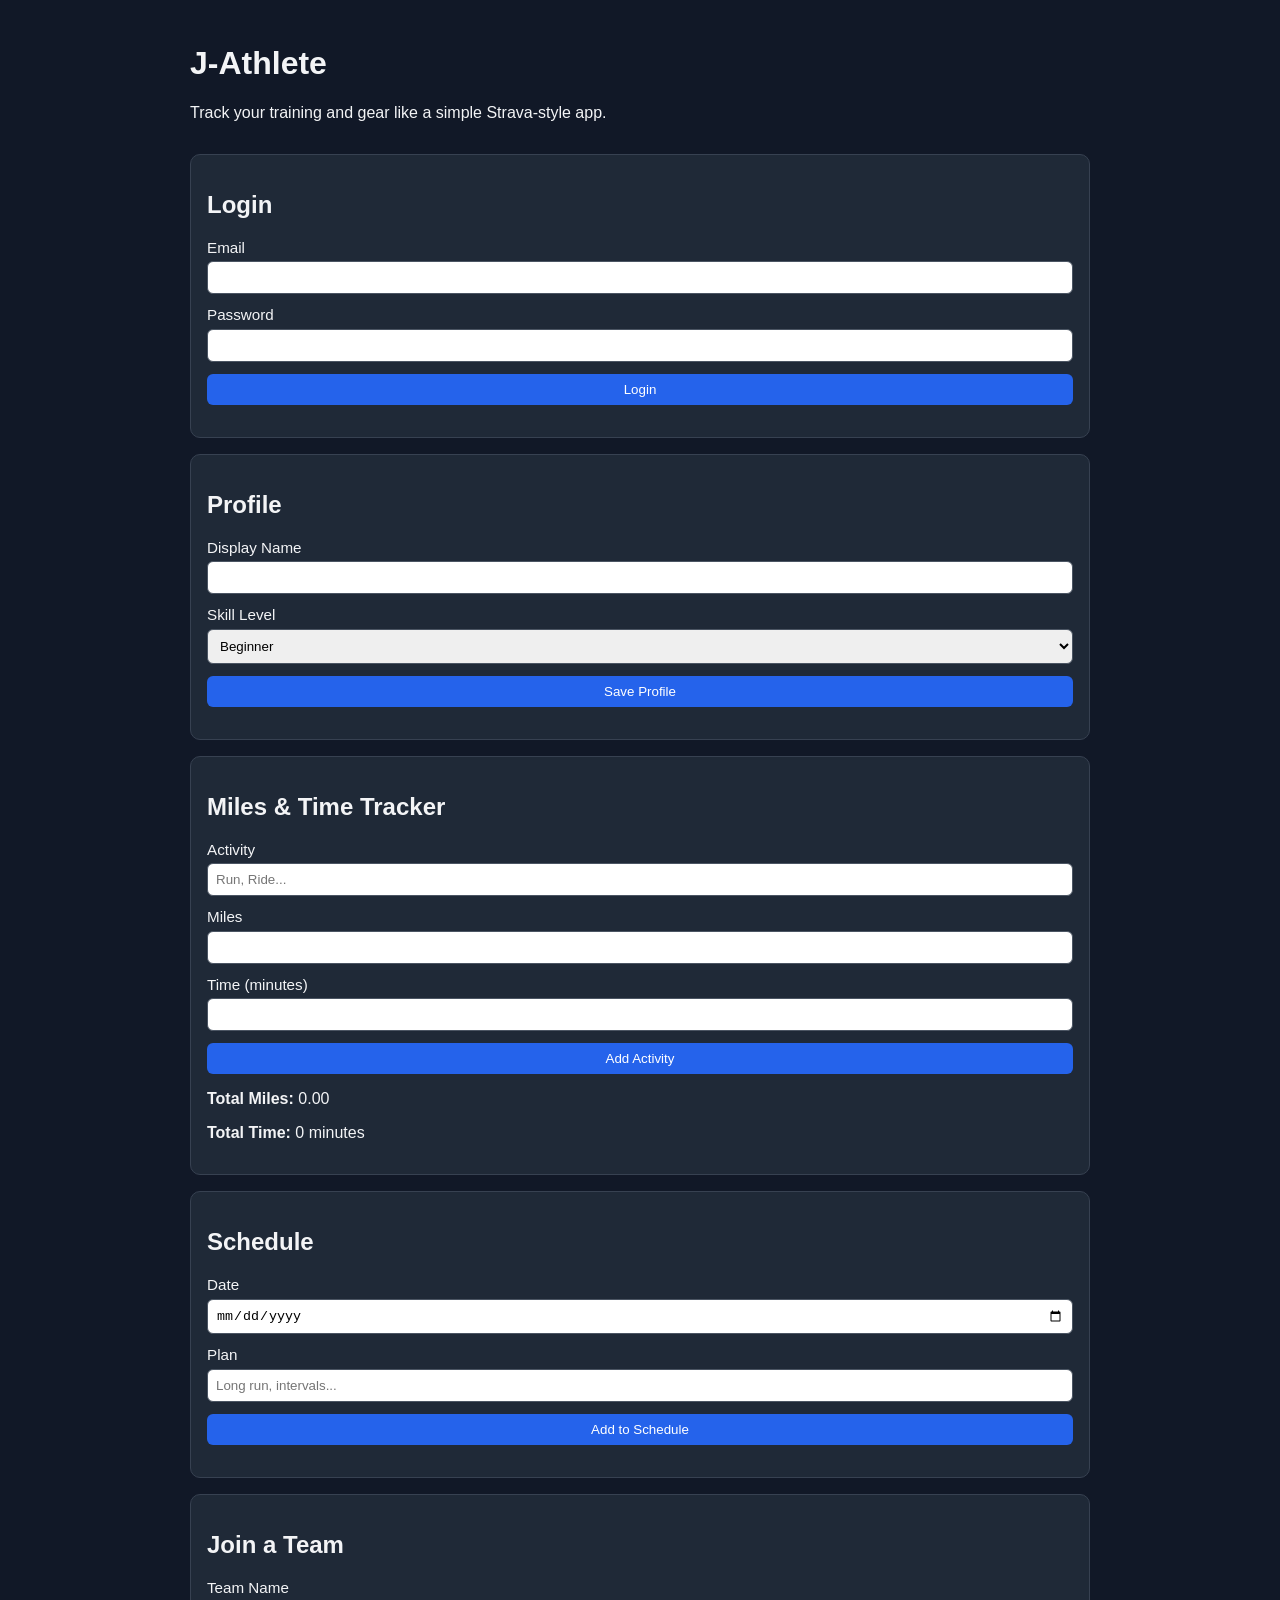
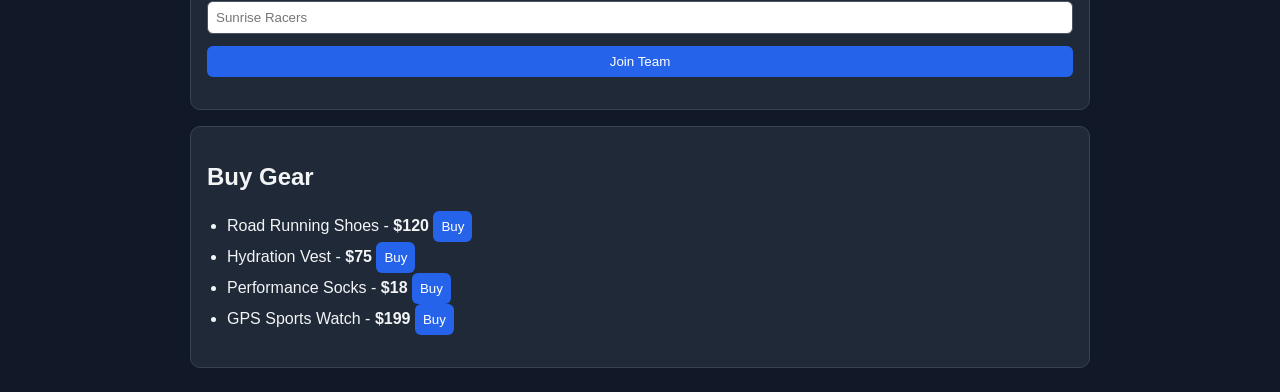
==== index.html @ 2150d116 "feat: add strava-style athlete tracker web app Co-authored-by: Nightmare-cryptoe <180472932+Nightmar" ====
<!DOCTYPE html>
<html lang="en">
<head>
  <meta charset="UTF-8" />
  <meta name="viewport" content="width=device-width, initial-scale=1.0" />
  <title>J-Athlete</title>
  <link rel="stylesheet" href="styles.css" />
</head>
<body>
  <main class="app-shell">
    <header>
      <h1>J-Athlete</h1>
      <p>Track your training and gear like a simple Strava-style app.</p>
    </header>

    <section class="card" id="login-section">
      <h2>Login</h2>
      <form id="login-form">
        <label>
          Email
          <input type="email" id="email" required />
        </label>
        <label>
          Password
          <input type="password" id="password" required minlength="6" />
        </label>
        <button type="submit">Login</button>
      </form>
      <p id="login-status" aria-live="polite"></p>
    </section>

    <section class="card" id="profile-section">
      <h2>Profile</h2>
      <form id="profile-form">
        <label>
          Display Name
          <input type="text" id="display-name" required />
        </label>
        <label>
          Skill Level
          <select id="skill-level" required>
            <option value="Beginner">Beginner</option>
            <option value="Intermediate">Intermediate</option>
            <option value="Advanced">Advanced</option>
            <option value="Elite">Elite</option>
          </select>
        </label>
        <button type="submit">Save Profile</button>
      </form>
      <p id="profile-status" aria-live="polite"></p>
    </section>

    <section class="card" id="tracker-section">
      <h2>Miles & Time Tracker</h2>
      <form id="activity-form">
        <label>
          Activity
          <input type="text" id="activity-name" placeholder="Run, Ride..." required />
        </label>
        <label>
          Miles
          <input type="number" step="0.01" min="0" id="activity-miles" required />
        </label>
        <label>
          Time (minutes)
          <input type="number" min="0" id="activity-time" required />
        </label>
        <button type="submit">Add Activity</button>
      </form>
      <p><strong>Total Miles:</strong> <span id="total-miles">0</span></p>
      <p><strong>Total Time:</strong> <span id="total-time">0</span> minutes</p>
      <ul id="activity-list"></ul>
    </section>

    <section class="card" id="schedule-section">
      <h2>Schedule</h2>
      <form id="schedule-form">
        <label>
          Date
          <input type="date" id="schedule-date" required />
        </label>
        <label>
          Plan
          <input type="text" id="schedule-plan" placeholder="Long run, intervals..." required />
        </label>
        <button type="submit">Add to Schedule</button>
      </form>
      <ul id="schedule-list"></ul>
    </section>

    <section class="card" id="team-section">
      <h2>Join a Team</h2>
      <form id="team-form">
        <label>
          Team Name
          <input type="text" id="team-name" placeholder="Sunrise Racers" required />
        </label>
        <button type="submit">Join Team</button>
      </form>
      <p id="team-status" aria-live="polite"></p>
    </section>

    <section class="card" id="gear-section">
      <h2>Buy Gear</h2>
      <ul id="gear-list"></ul>
    </section>
  </main>

  <script src="app.js"></script>
</body>
</html>
---- styles.css ----
:root {
  color-scheme: light dark;
  font-family: Arial, sans-serif;
}

body {
  margin: 0;
  background: #111827;
  color: #f3f4f6;
}

.app-shell {
  max-width: 900px;
  margin: 0 auto;
  padding: 1.5rem;
  display: grid;
  gap: 1rem;
}

.card {
  background: #1f2937;
  border: 1px solid #374151;
  border-radius: 10px;
  padding: 1rem;
}

form {
  display: grid;
  gap: 0.75rem;
}

label {
  display: grid;
  gap: 0.35rem;
  font-size: 0.95rem;
}

input,
select,
button {
  padding: 0.5rem;
  border-radius: 6px;
  border: 1px solid #4b5563;
}

button {
  background: #2563eb;
  color: white;
  cursor: pointer;
  border: none;
}

ul {
  padding-left: 1.25rem;
}
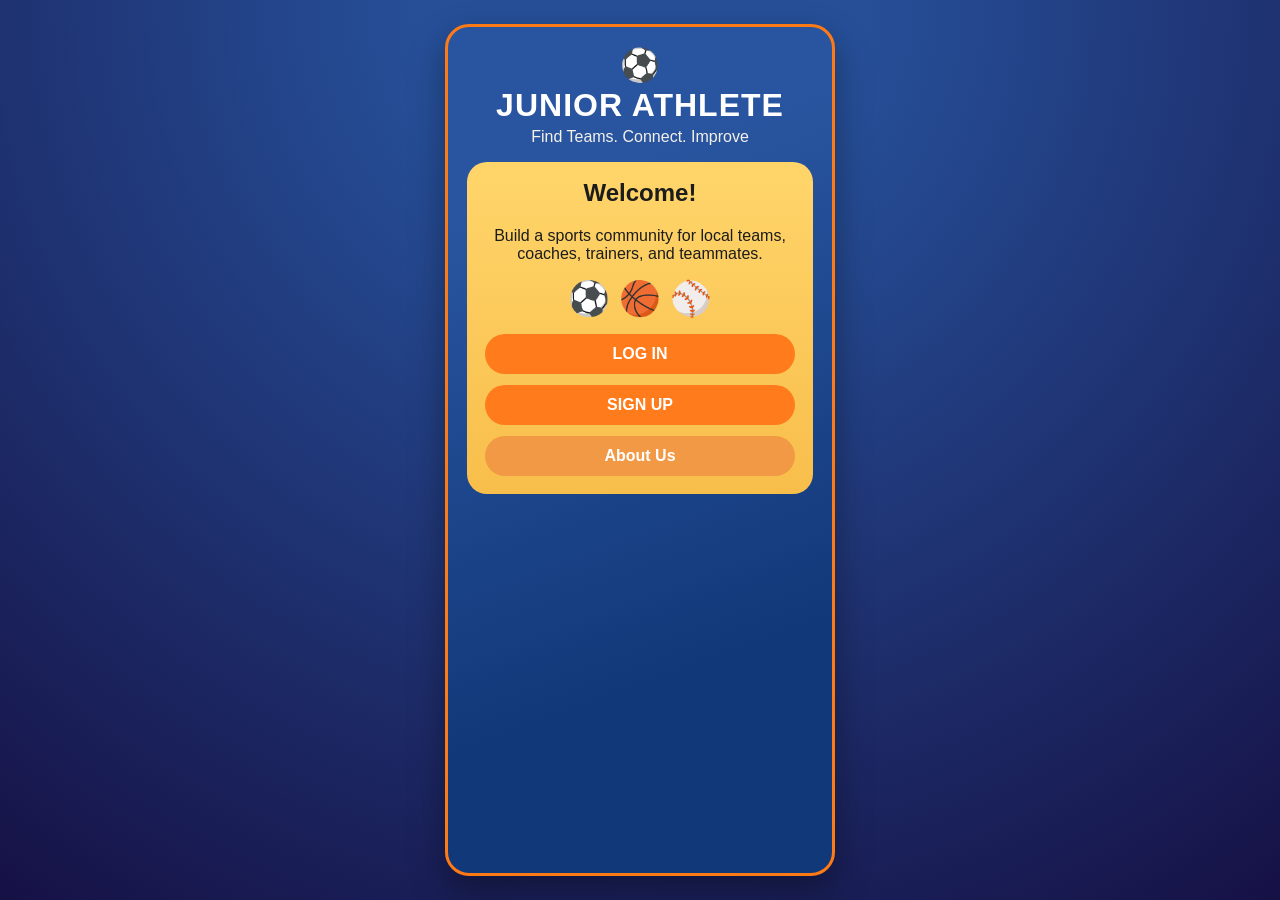
==== commit 63d5034c: "Build multi-page J-Athlete UI flow Co-authored-by: Nightmare-cryptoe <180472932+Nightmare-cryptoe@us" ====
--- a/index.html
+++ b/index.html
@@ -3,109 +3,27 @@
 <head>
   <meta charset="UTF-8" />
   <meta name="viewport" content="width=device-width, initial-scale=1.0" />
-  <title>J-Athlete</title>
+  <title>J-Athlete | Welcome</title>
   <link rel="stylesheet" href="styles.css" />
 </head>
 <body>
-  <main class="app-shell">
-    <header>
-      <h1>J-Athlete</h1>
-      <p>Track your training and gear like a simple Strava-style app.</p>
+  <main class="phone-shell">
+    <header class="top-brand">
+      <span class="brand-ball">⚽</span>
+      <h1>JUNIOR ATHLETE</h1>
+      <p>Find Teams. Connect. Improve</p>
     </header>
 
-    <section class="card" id="login-section">
-      <h2>Login</h2>
-      <form id="login-form">
-        <label>
-          Email
-          <input type="email" id="email" required />
-        </label>
-        <label>
-          Password
-          <input type="password" id="password" required minlength="6" />
-        </label>
-        <button type="submit">Login</button>
-      </form>
-      <p id="login-status" aria-live="polite"></p>
-    </section>
-
-    <section class="card" id="profile-section">
-      <h2>Profile</h2>
-      <form id="profile-form">
-        <label>
-          Display Name
-          <input type="text" id="display-name" required />
-        </label>
-        <label>
-          Skill Level
-          <select id="skill-level" required>
-            <option value="Beginner">Beginner</option>
-            <option value="Intermediate">Intermediate</option>
-            <option value="Advanced">Advanced</option>
-            <option value="Elite">Elite</option>
-          </select>
-        </label>
-        <button type="submit">Save Profile</button>
-      </form>
-      <p id="profile-status" aria-live="polite"></p>
-    </section>
-
-    <section class="card" id="tracker-section">
-      <h2>Miles & Time Tracker</h2>
-      <form id="activity-form">
-        <label>
-          Activity
-          <input type="text" id="activity-name" placeholder="Run, Ride..." required />
-        </label>
-        <label>
-          Miles
-          <input type="number" step="0.01" min="0" id="activity-miles" required />
-        </label>
-        <label>
-          Time (minutes)
-          <input type="number" min="0" id="activity-time" required />
-        </label>
-        <button type="submit">Add Activity</button>
-      </form>
-      <p><strong>Total Miles:</strong> <span id="total-miles">0</span></p>
-      <p><strong>Total Time:</strong> <span id="total-time">0</span> minutes</p>
-      <ul id="activity-list"></ul>
-    </section>
-
-    <section class="card" id="schedule-section">
-      <h2>Schedule</h2>
-      <form id="schedule-form">
-        <label>
-          Date
-          <input type="date" id="schedule-date" required />
-        </label>
-        <label>
-          Plan
-          <input type="text" id="schedule-plan" placeholder="Long run, intervals..." required />
-        </label>
-        <button type="submit">Add to Schedule</button>
-      </form>
-      <ul id="schedule-list"></ul>
-    </section>
-
-    <section class="card" id="team-section">
-      <h2>Join a Team</h2>
-      <form id="team-form">
-        <label>
-          Team Name
-          <input type="text" id="team-name" placeholder="Sunrise Racers" required />
-        </label>
-        <button type="submit">Join Team</button>
-      </form>
-      <p id="team-status" aria-live="polite"></p>
-    </section>
-
-    <section class="card" id="gear-section">
-      <h2>Buy Gear</h2>
-      <ul id="gear-list"></ul>
+    <section class="panel">
+      <h2>Welcome!</h2>
+      <p>Build a sports community for local teams, coaches, trainers, and teammates.</p>
+      <div class="sports-row">⚽ 🏀 ⚾</div>
+      <nav class="stacked-actions">
+        <a class="btn" href="login.html">LOG IN</a>
+        <a class="btn" href="signup.html">SIGN UP</a>
+        <a class="btn btn-soft" href="about.html">About Us</a>
+      </nav>
     </section>
   </main>
-
-  <script src="app.js"></script>
 </body>
 </html>
--- a/styles.css
+++ b/styles.css
@@ -1,55 +1,140 @@
 :root {
-  color-scheme: light dark;
-  font-family: Arial, sans-serif;
+  font-family: "Trebuchet MS", "Segoe UI", Arial, sans-serif;
+  color: #ffffff;
+}
+
+* {
+  box-sizing: border-box;
 }
 
 body {
   margin: 0;
-  background: #111827;
-  color: #f3f4f6;
+  min-height: 100vh;
+  display: flex;
+  justify-content: center;
+  padding: 1.5rem 0.75rem;
+  background: radial-gradient(circle at top, #264f98 20%, #161145 100%);
 }
 
-.app-shell {
-  max-width: 900px;
-  margin: 0 auto;
-  padding: 1.5rem;
-  display: grid;
-  gap: 1rem;
+.phone-shell {
+  width: min(100%, 390px);
+  background: linear-gradient(160deg, #2955a0 20%, #113878 75%);
+  border-radius: 24px;
+  padding: 1.2rem;
+  border: 3px solid #fd7a15;
+  box-shadow: 0 15px 35px rgba(0, 0, 0, 0.35);
 }
 
-.card {
-  background: #1f2937;
-  border: 1px solid #374151;
-  border-radius: 10px;
-  padding: 1rem;
+.top-brand,
+.page-header {
+  text-align: center;
+  margin-bottom: 1rem;
 }
 
-form {
+.top-brand h1,
+.page-header h1 {
+  margin: 0.2rem 0;
+  letter-spacing: 1px;
+}
+
+.top-brand p,
+.page-header p {
+  margin: 0;
+  color: #f4f1ea;
+}
+
+.brand-ball {
+  font-size: 2rem;
+}
+
+.panel {
+  background: linear-gradient(180deg, #ffd56a 0%, #f8be4b 100%);
+  border-radius: 20px;
+  padding: 1.1rem;
+  color: #1c1c1c;
+}
+
+.panel h2,
+.panel p {
+  margin-top: 0;
+  text-align: center;
+}
+
+.sports-row {
+  text-align: center;
+  font-size: 2.1rem;
+  margin: 0.5rem 0 1rem;
+}
+
+.stacked-actions,
+.form-grid {
   display: grid;
-  gap: 0.75rem;
+  gap: 0.65rem;
 }
 
 label {
   display: grid;
-  gap: 0.35rem;
-  font-size: 0.95rem;
+  gap: 0.3rem;
+  font-weight: 700;
 }
 
 input,
 select,
-button {
-  padding: 0.5rem;
-  border-radius: 6px;
-  border: 1px solid #4b5563;
+button,
+.btn {
+  border: none;
+  border-radius: 999px;
+  padding: 0.7rem 0.9rem;
+  font-size: 1rem;
 }
 
-button {
-  background: #2563eb;
-  color: white;
-  cursor: pointer;
-  border: none;
+input,
+select {
+  border: 2px solid #db8e2b;
+  border-radius: 12px;
+  background: #fff5dc;
 }
 
-ul {
-  padding-left: 1.25rem;
+.btn,
+button {
+  background: #ff7b1b;
+  color: #fff;
+  font-weight: 800;
+  text-align: center;
+  text-decoration: none;
+  cursor: pointer;
 }
+
+.btn-soft {
+  background: #f19945;
+}
+
+.back-link,
+.text-link {
+  color: #f7f7ff;
+  font-weight: 700;
+  text-decoration: none;
+}
+
+.text-link {
+  display: block;
+  text-align: center;
+  margin-top: 0.6rem;
+}
+
+#activity-list,
+#schedule-list,
+#gear-list {
+  margin: 0.8rem 0 0;
+  padding-left: 1.2rem;
+}
+
+#gear-list li {
+  margin-bottom: 0.5rem;
+}
+
+#gear-list button {
+  margin-left: 0.4rem;
+  padding: 0.3rem 0.7rem;
+  font-size: 0.85rem;
+}
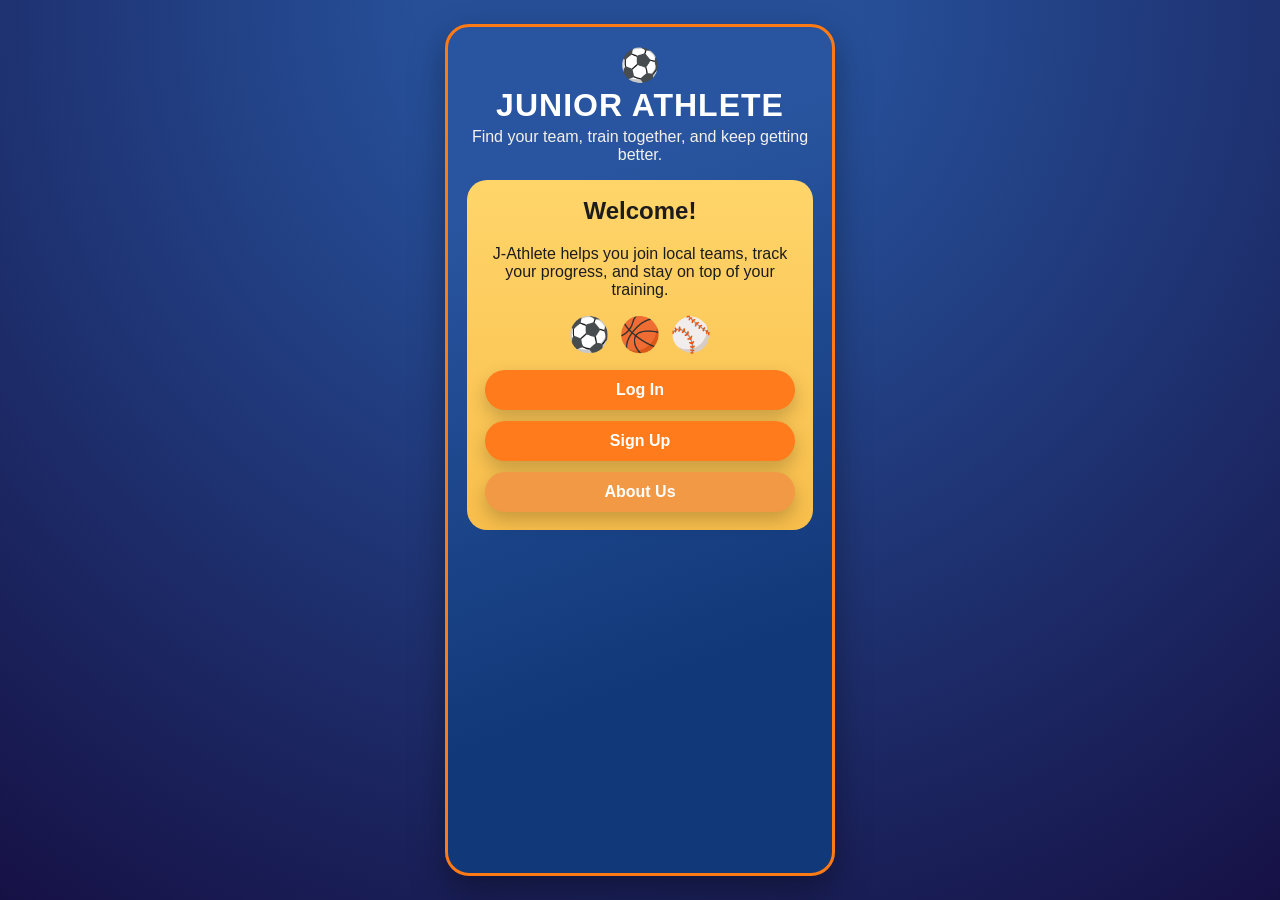
==== commit 8a71a95e: "Polish button and page animations Co-authored-by: Nightmare-cryptoe <180472932+Nightmare-cryptoe@use" ====
--- a/index.html
+++ b/index.html
@@ -11,16 +11,16 @@
     <header class="top-brand">
       <span class="brand-ball">⚽</span>
       <h1>JUNIOR ATHLETE</h1>
-      <p>Find Teams. Connect. Improve</p>
+      <p>Find your team, train together, and keep getting better.</p>
     </header>
 
     <section class="panel">
       <h2>Welcome!</h2>
-      <p>Build a sports community for local teams, coaches, trainers, and teammates.</p>
+      <p>J-Athlete helps you join local teams, track your progress, and stay on top of your training.</p>
       <div class="sports-row">⚽ 🏀 ⚾</div>
       <nav class="stacked-actions">
-        <a class="btn" href="login.html">LOG IN</a>
-        <a class="btn" href="signup.html">SIGN UP</a>
+        <a class="btn" href="login.html">Log In</a>
+        <a class="btn" href="signup.html">Sign Up</a>
         <a class="btn btn-soft" href="about.html">About Us</a>
       </nav>
     </section>
--- a/styles.css
+++ b/styles.css
@@ -23,6 +23,7 @@
   padding: 1.2rem;
   border: 3px solid #fd7a15;
   box-shadow: 0 15px 35px rgba(0, 0, 0, 0.35);
+  animation: shell-rise 460ms ease-out both;
 }
 
 .top-brand,
@@ -45,6 +46,8 @@
 
 .brand-ball {
   font-size: 2rem;
+  display: inline-block;
+  animation: ball-bob 2.4s ease-in-out infinite;
 }
 
 .panel {
@@ -52,6 +55,7 @@
   border-radius: 20px;
   padding: 1.1rem;
   color: #1c1c1c;
+  animation: section-fade 420ms ease-out both;
 }
 
 .panel h2,
@@ -103,6 +107,33 @@
   text-align: center;
   text-decoration: none;
   cursor: pointer;
+  transition:
+    transform 170ms ease,
+    box-shadow 170ms ease,
+    filter 170ms ease,
+    background-color 170ms ease;
+  box-shadow: 0 8px 18px rgba(0, 0, 0, 0.2);
+}
+
+.btn:hover,
+button:hover {
+  transform: translateY(-2px);
+  filter: brightness(1.04);
+  box-shadow: 0 11px 18px rgba(0, 0, 0, 0.24);
+}
+
+.btn:active,
+button:active {
+  transform: translateY(0);
+  box-shadow: 0 5px 10px rgba(0, 0, 0, 0.2);
+}
+
+.btn:focus-visible,
+button:focus-visible,
+input:focus-visible,
+select:focus-visible {
+  outline: 3px solid rgba(17, 56, 120, 0.5);
+  outline-offset: 2px;
 }
 
 .btn-soft {
@@ -124,12 +155,14 @@
 
 #activity-list,
 #schedule-list,
-#gear-list {
+#gear-list,
+#creator-list {
   margin: 0.8rem 0 0;
   padding-left: 1.2rem;
 }
 
-#gear-list li {
+#gear-list li,
+#creator-list li {
   margin-bottom: 0.5rem;
 }
 
@@ -138,3 +171,113 @@
   padding: 0.3rem 0.7rem;
   font-size: 0.85rem;
 }
+
+.shop-panel {
+  display: grid;
+  gap: 0.8rem;
+}
+
+.shop-panel h2 {
+  margin-bottom: 0;
+}
+
+.shop-toolbar {
+  background: rgba(255, 255, 255, 0.45);
+  border-radius: 14px;
+  padding: 0.7rem;
+}
+
+.shop-grid {
+  display: grid;
+  gap: 0.6rem;
+}
+
+.shop-card {
+  background: #fff8ea;
+  border: 1px solid #e7b866;
+  border-radius: 14px;
+  padding: 0.8rem;
+  display: grid;
+  gap: 0.45rem;
+  transition: transform 180ms ease, box-shadow 180ms ease;
+}
+
+.shop-card:hover {
+  transform: translateY(-3px);
+  box-shadow: 0 10px 16px rgba(28, 28, 28, 0.14);
+}
+
+.shop-card h3,
+.shop-card p {
+  margin: 0;
+  text-align: left;
+}
+
+.shop-card-tag {
+  font-size: 0.75rem;
+  letter-spacing: 0.4px;
+  font-weight: 800;
+  color: #8b4902;
+  text-transform: uppercase;
+}
+
+#activity-list li,
+#schedule-list li,
+#gear-list li,
+#creator-list li {
+  animation: row-fade 280ms ease-out both;
+}
+
+@keyframes shell-rise {
+  from {
+    opacity: 0;
+    transform: translateY(12px) scale(0.985);
+  }
+  to {
+    opacity: 1;
+    transform: translateY(0) scale(1);
+  }
+}
+
+@keyframes section-fade {
+  from {
+    opacity: 0;
+    transform: translateY(8px);
+  }
+  to {
+    opacity: 1;
+    transform: translateY(0);
+  }
+}
+
+@keyframes row-fade {
+  from {
+    opacity: 0;
+    transform: translateY(3px);
+  }
+  to {
+    opacity: 1;
+    transform: translateY(0);
+  }
+}
+
+@keyframes ball-bob {
+  0%,
+  100% {
+    transform: translateY(0);
+  }
+  50% {
+    transform: translateY(-3px);
+  }
+}
+
+@media (prefers-reduced-motion: reduce) {
+  *,
+  *::before,
+  *::after {
+    animation-duration: 0.01ms !important;
+    animation-iteration-count: 1 !important;
+    transition-duration: 0.01ms !important;
+    scroll-behavior: auto !important;
+  }
+}
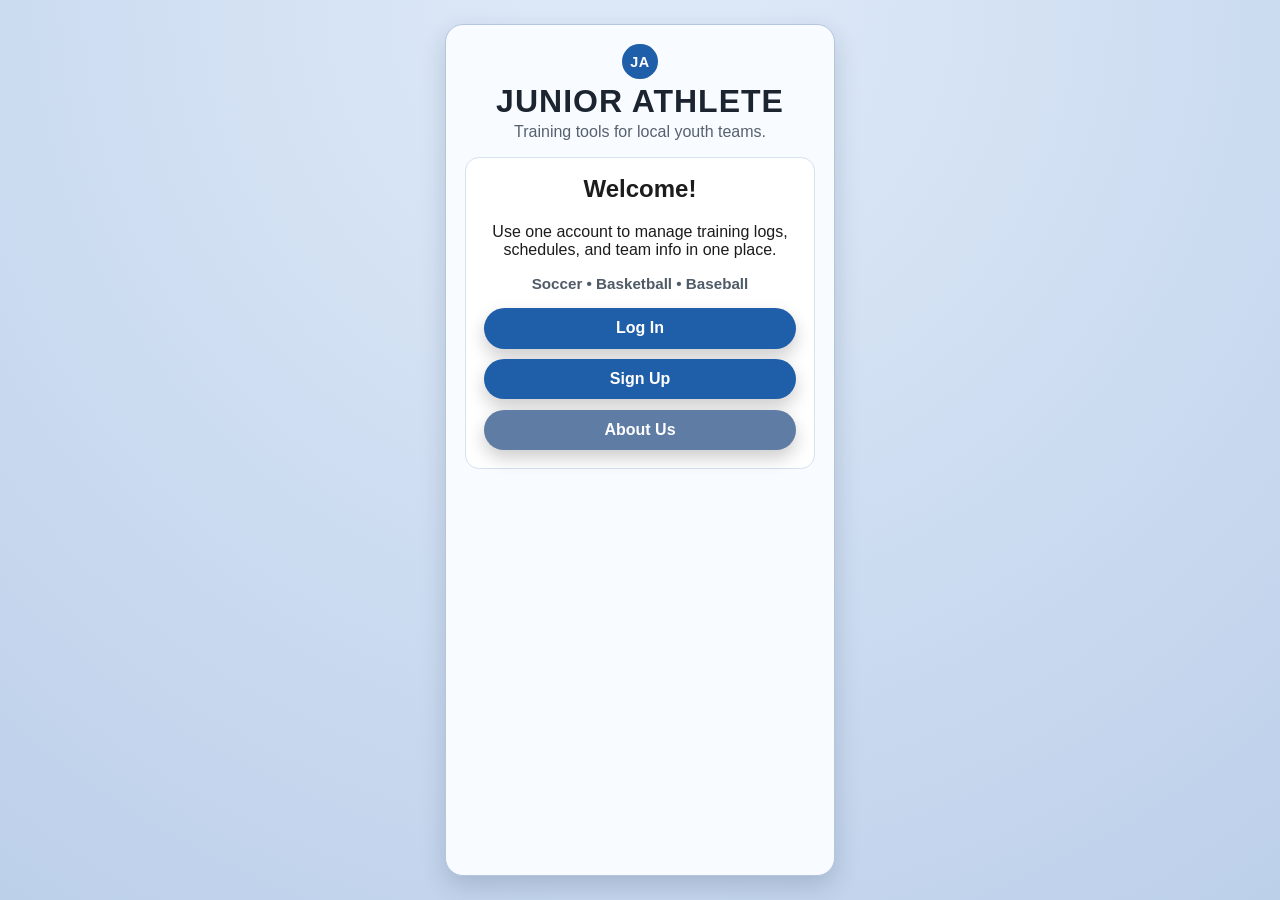
==== commit fff726b8: "Add username/password auth and refresh site styling Co-authored-by: Nightmare-cryptoe <180472932+Nig" ====
--- a/index.html
+++ b/index.html
@@ -9,15 +9,15 @@
 <body>
   <main class="phone-shell">
     <header class="top-brand">
-      <span class="brand-ball">⚽</span>
+      <span class="brand-ball">JA</span>
       <h1>JUNIOR ATHLETE</h1>
-      <p>Find your team, train together, and keep getting better.</p>
+      <p>Training tools for local youth teams.</p>
     </header>
 
     <section class="panel">
       <h2>Welcome!</h2>
-      <p>J-Athlete helps you join local teams, track your progress, and stay on top of your training.</p>
-      <div class="sports-row">⚽ 🏀 ⚾</div>
+      <p>Use one account to manage training logs, schedules, and team info in one place.</p>
+      <div class="sports-row">Soccer • Basketball • Baseball</div>
       <nav class="stacked-actions">
         <a class="btn" href="login.html">Log In</a>
         <a class="btn" href="signup.html">Sign Up</a>
--- a/styles.css
+++ b/styles.css
@@ -1,6 +1,6 @@
 :root {
   font-family: "Trebuchet MS", "Segoe UI", Arial, sans-serif;
-  color: #ffffff;
+  color: #1c2430;
 }
 
 * {
@@ -13,16 +13,16 @@
   display: flex;
   justify-content: center;
   padding: 1.5rem 0.75rem;
-  background: radial-gradient(circle at top, #264f98 20%, #161145 100%);
+  background: radial-gradient(circle at top, #dce8f7 10%, #bdd0ea 100%);
 }
 
 .phone-shell {
   width: min(100%, 390px);
-  background: linear-gradient(160deg, #2955a0 20%, #113878 75%);
-  border-radius: 24px;
+  background: #f8fbff;
+  border-radius: 18px;
   padding: 1.2rem;
-  border: 3px solid #fd7a15;
-  box-shadow: 0 15px 35px rgba(0, 0, 0, 0.35);
+  border: 1px solid #b4c5dc;
+  box-shadow: 0 10px 24px rgba(26, 44, 70, 0.18);
   animation: shell-rise 460ms ease-out both;
 }
 
@@ -41,20 +41,30 @@
 .top-brand p,
 .page-header p {
   margin: 0;
-  color: #f4f1ea;
+  color: #57616e;
 }
 
 .brand-ball {
-  font-size: 2rem;
-  display: inline-block;
+  display: inline-flex;
+  align-items: center;
+  justify-content: center;
+  width: 2.2rem;
+  height: 2.2rem;
+  border-radius: 999px;
+  background: #1f5ea8;
+  color: #ffffff;
+  font-size: 0.9rem;
+  font-weight: 800;
+  letter-spacing: 0.6px;
   animation: ball-bob 2.4s ease-in-out infinite;
 }
 
 .panel {
-  background: linear-gradient(180deg, #ffd56a 0%, #f8be4b 100%);
-  border-radius: 20px;
+  background: #ffffff;
+  border-radius: 14px;
   padding: 1.1rem;
   color: #1c1c1c;
+  border: 1px solid #d7e1ef;
   animation: section-fade 420ms ease-out both;
 }
 
@@ -66,7 +76,9 @@
 
 .sports-row {
   text-align: center;
-  font-size: 2.1rem;
+  font-size: 0.95rem;
+  color: #4f5b67;
+  font-weight: 700;
   margin: 0.5rem 0 1rem;
 }
 
@@ -94,14 +106,14 @@
 
 input,
 select {
-  border: 2px solid #db8e2b;
+  border: 1px solid #b4c4d9;
   border-radius: 12px;
-  background: #fff5dc;
+  background: #f7fbff;
 }
 
 .btn,
 button {
-  background: #ff7b1b;
+  background: #1f5ea8;
   color: #fff;
   font-weight: 800;
   text-align: center;
@@ -137,12 +149,12 @@
 }
 
 .btn-soft {
-  background: #f19945;
+  background: #5f7ca5;
 }
 
 .back-link,
 .text-link {
-  color: #f7f7ff;
+  color: #1f5ea8;
   font-weight: 700;
   text-decoration: none;
 }
@@ -182,7 +194,7 @@
 }
 
 .shop-toolbar {
-  background: rgba(255, 255, 255, 0.45);
+  background: #f3f7fc;
   border-radius: 14px;
   padding: 0.7rem;
 }
@@ -193,8 +205,8 @@
 }
 
 .shop-card {
-  background: #fff8ea;
-  border: 1px solid #e7b866;
+  background: #ffffff;
+  border: 1px solid #d7e1ef;
   border-radius: 14px;
   padding: 0.8rem;
   display: grid;
@@ -217,7 +229,7 @@
   font-size: 0.75rem;
   letter-spacing: 0.4px;
   font-weight: 800;
-  color: #8b4902;
+  color: #37506f;
   text-transform: uppercase;
 }
 
